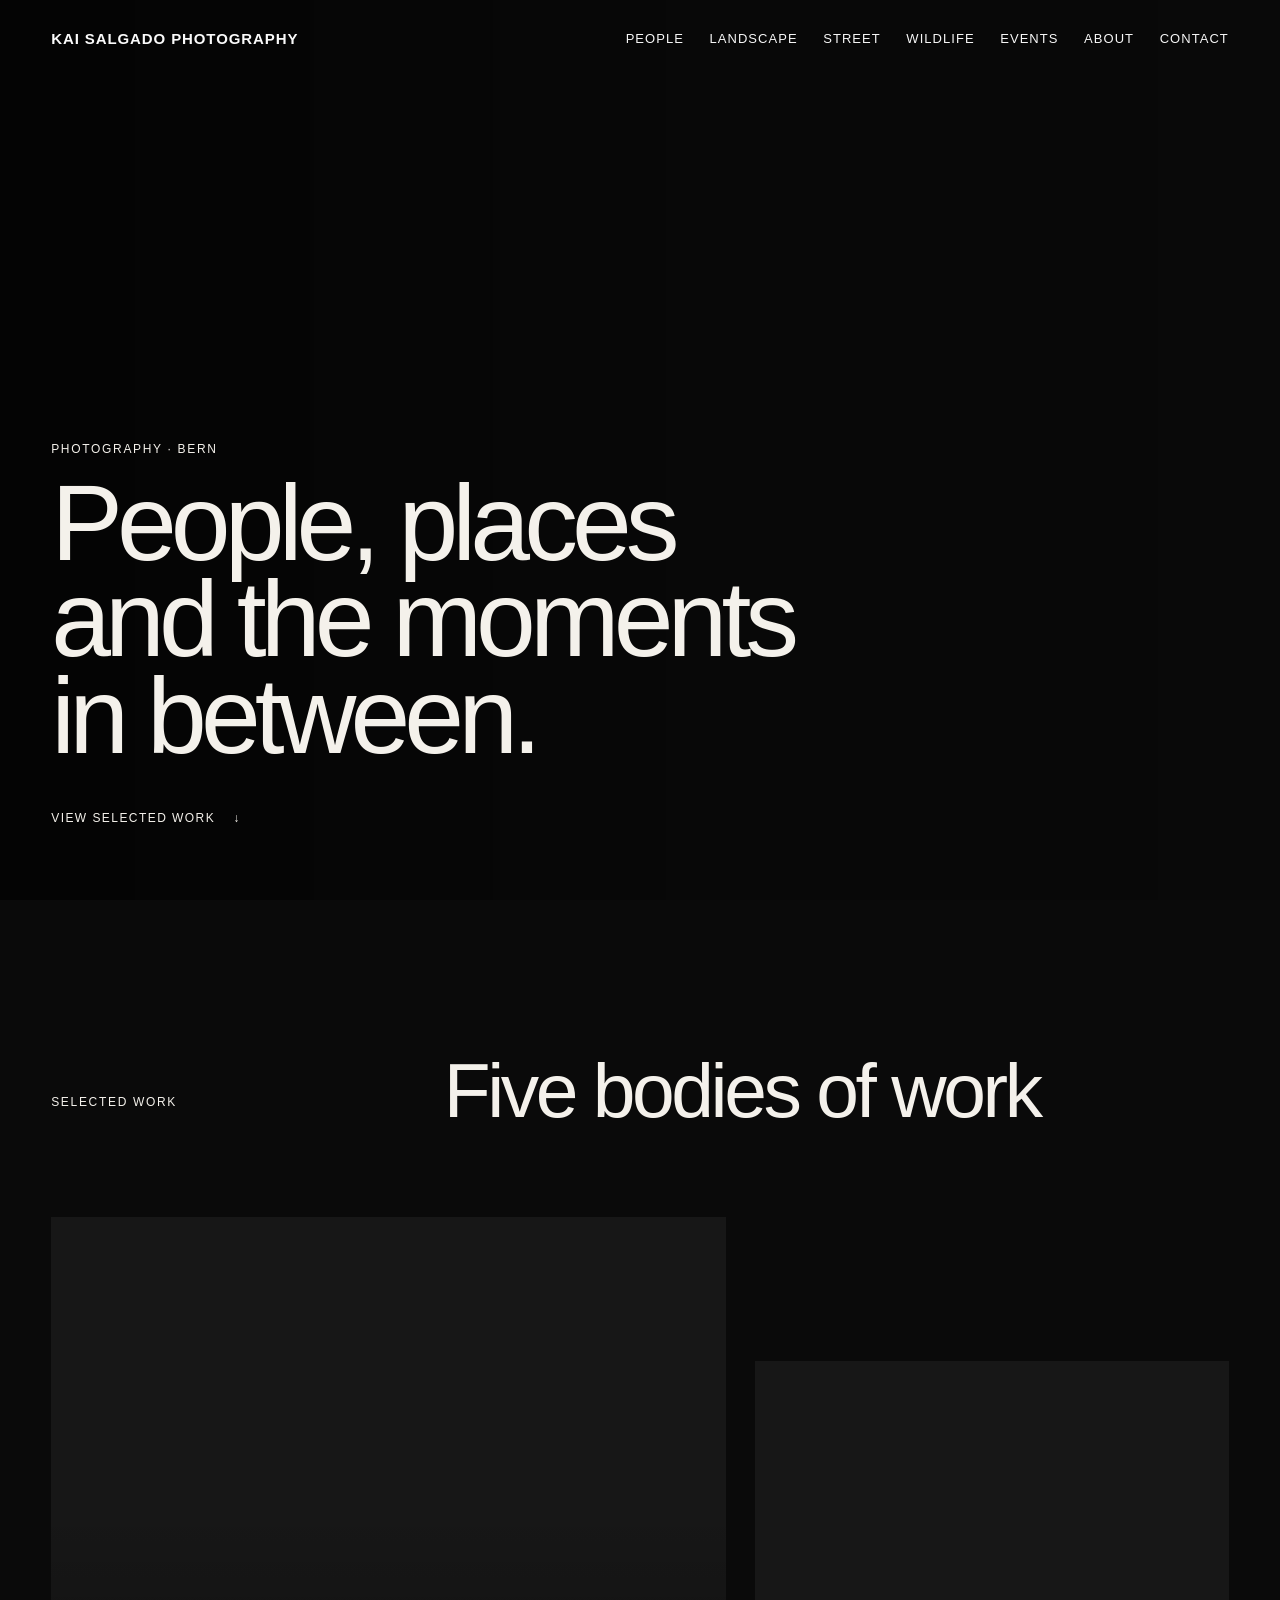
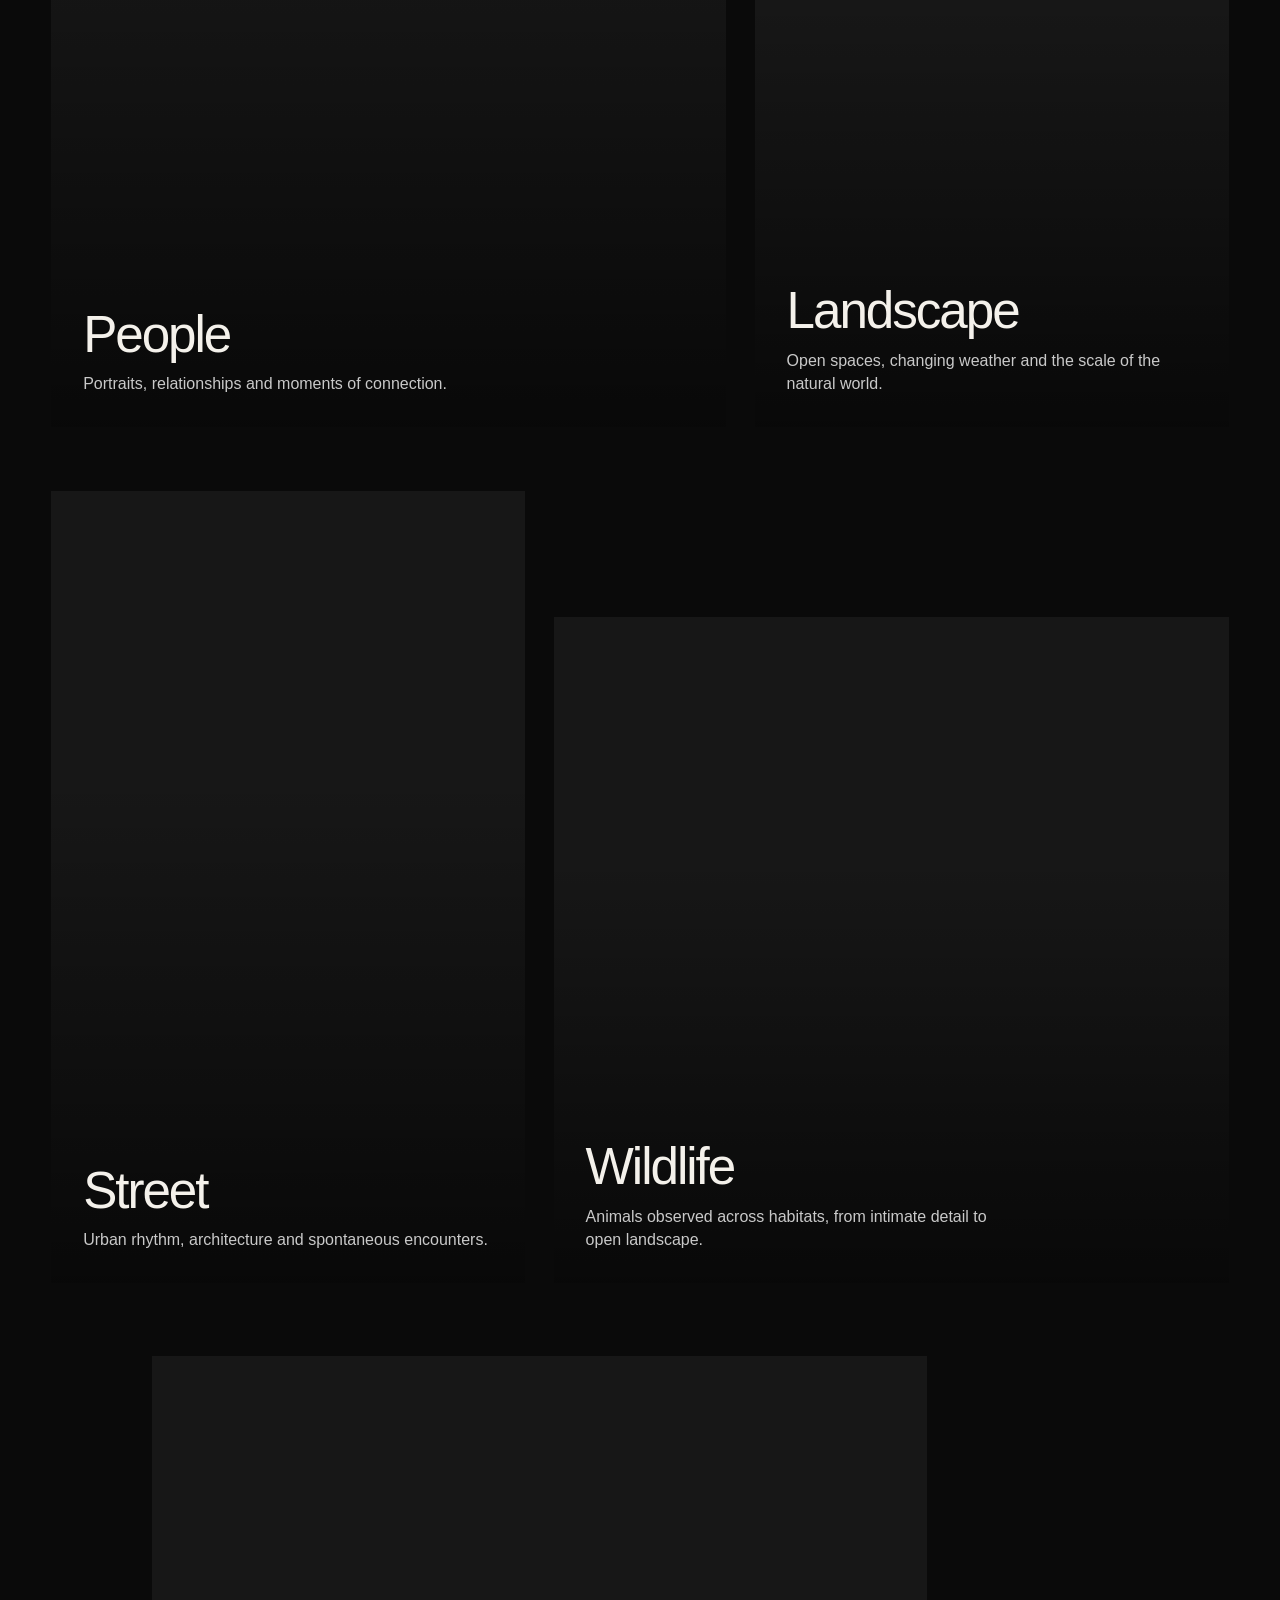
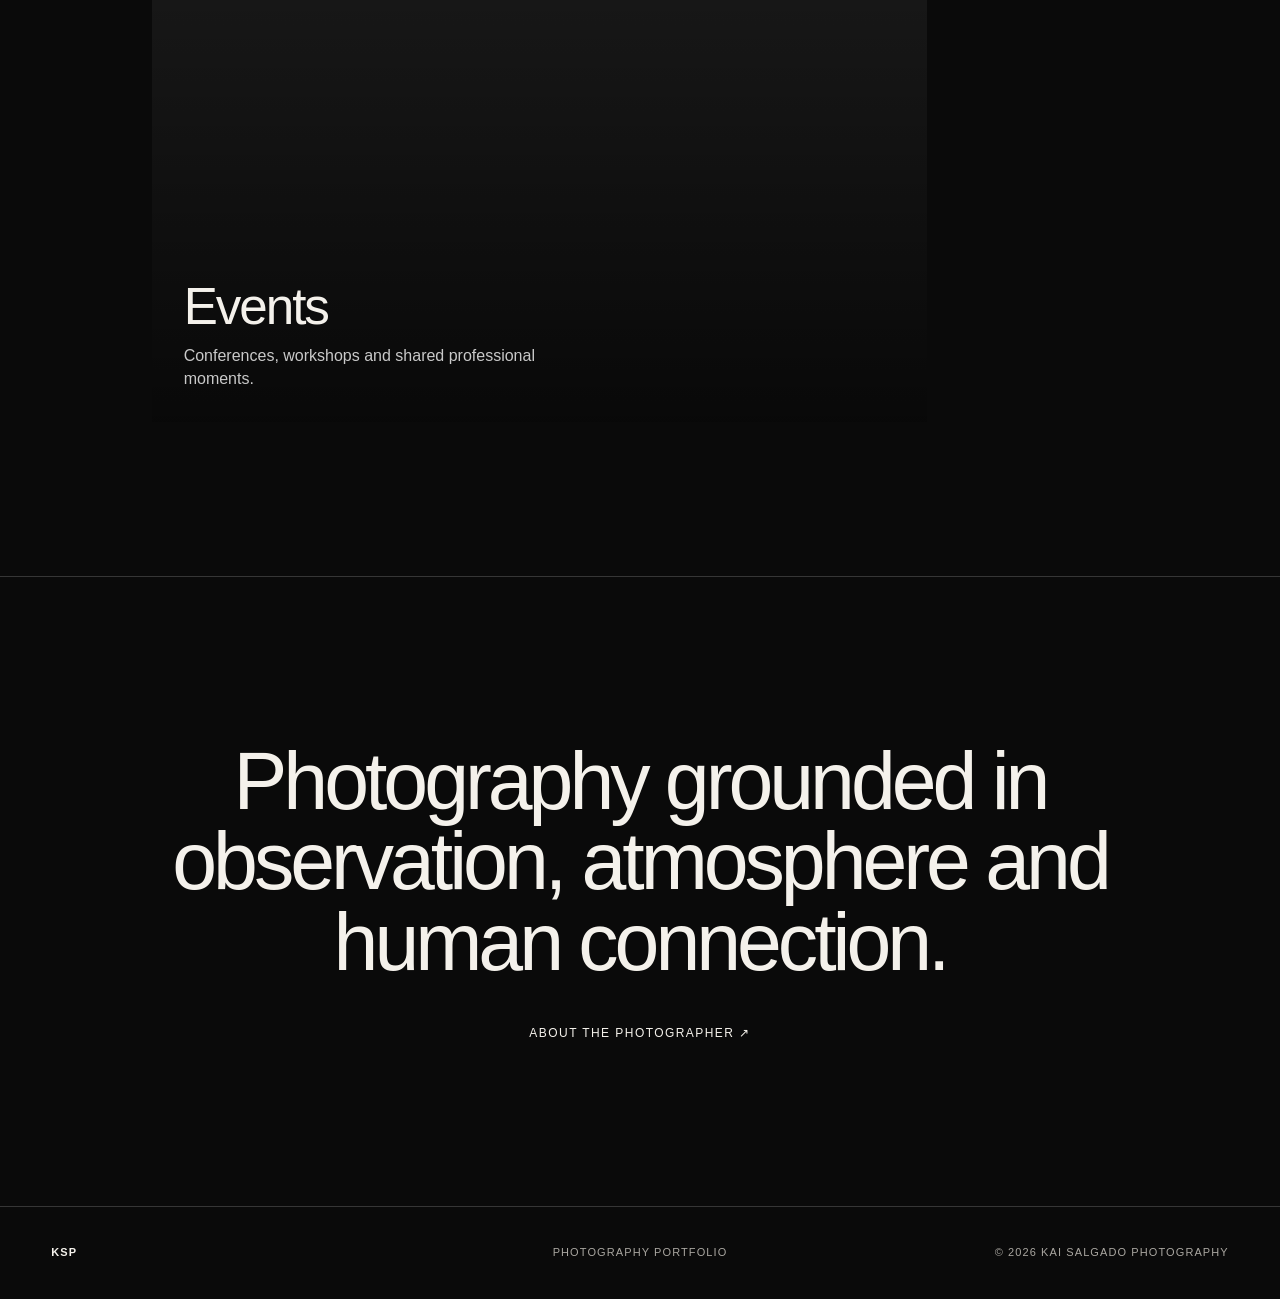
==== index.html @ cec9713b "First website version" ====
<!doctype html>
<html lang="en">
<head>
  <title>Kai Salgado Photography</title>

  <meta charset="utf-8">
  <meta name="viewport" content="width=device-width, initial-scale=1, viewport-fit=cover">
  <meta name="theme-color" content="#0a0a0a">
  <meta name="color-scheme" content="dark">
  <meta name="description" content="Photography portfolio of Kai Salgado Photography.">
  <link rel="icon" href="assets/favicon.svg" type="image/svg+xml">
  <link rel="stylesheet" href="assets/css/styles.css">
  <script defer src="assets/js/site-data.js"></script>
  <script defer src="assets/js/main.js"></script>
</head>
<body class="page-home">

<header class="site-header" data-header>
  <a class="brand" href="index.html" aria-label="Home">Kai Salgado Photography</a>
  <button class="menu-toggle" type="button" aria-expanded="false" aria-controls="site-navigation" data-menu-toggle>
    <span class="menu-toggle__label">Menu</span>
    <span class="menu-toggle__icon" aria-hidden="true"><i></i><i></i></span>
  </button>
  <nav class="site-nav" id="site-navigation" aria-label="Primary navigation" data-nav>
    <a href="gallery.html?category=people">People</a>
    <a href="gallery.html?category=landscape">Landscape</a>
    <a href="gallery.html?category=street">Street</a>
    <a href="gallery.html?category=wildlife">Wildlife</a>
    <a href="gallery.html?category=events">Events</a>
    <a href="about.html">About</a>
    <a href="contact.html">Contact</a>
  </nav>
</header>

<main>
  <section class="home-hero" data-home-hero aria-labelledby="home-title">
    <div class="home-hero__media" data-home-hero-media></div>
    <div class="home-hero__shade"></div>
    <div class="home-hero__content">
      <p class="eyebrow">Photography · Bern</p>
      <h1 id="home-title">People, places<br>and the moments<br>in between.</h1>
      <a class="scroll-cue" href="#work">View selected work <span aria-hidden="true">↓</span></a>
    </div>
  </section>
  <section class="work-index" id="work" aria-labelledby="work-title">
    <header class="section-intro">
      <p class="eyebrow">Selected work</p>
      <h2 id="work-title">Five bodies of work</h2>
    </header>
    <div class="project-grid" data-project-grid></div>
  </section>
  <section class="home-statement">
    <p>Photography grounded in observation, atmosphere and human connection.</p>
    <a class="text-link" href="about.html">About the photographer <span aria-hidden="true">↗</span></a>
  </section>
</main>

<footer class="site-footer">
  <a href="index.html" class="site-footer__brand">KSP</a>
  <p>Photography portfolio</p>
  <p>© <span data-year></span> Kai Salgado Photography</p>
</footer>

</body>
</html>
---- assets/css/styles.css ----
:root {
  --bg: #0a0a0a;
  --surface: #111;
  --text: #f4f1eb;
  --muted: #aaa7a1;
  --line: rgba(255,255,255,.18);
  --header-h: 78px;
  --page-pad: clamp(20px, 4vw, 68px);
  --gap: clamp(14px, 2.2vw, 36px);
  --ease: cubic-bezier(.22,.61,.36,1);
}
* { box-sizing: border-box; }
html { scroll-behavior: smooth; background: var(--bg); }
body {
  margin: 0;
  color: var(--text);
  background: var(--bg);
  font-family: Arial, Helvetica, sans-serif;
  font-size: 16px;
  line-height: 1.45;
  overflow-x: hidden;
  -webkit-font-smoothing: antialiased;
}
body.menu-open, body.lightbox-open { overflow: hidden; }
a { color: inherit; text-decoration: none; }
button { color: inherit; font: inherit; }
img { max-width: 100%; display: block; }
::selection { color: #0a0a0a; background: #f4f1eb; }

.site-header {
  position: fixed;
  inset: 0 0 auto 0;
  height: var(--header-h);
  padding: 0 var(--page-pad);
  display: flex;
  align-items: center;
  justify-content: space-between;
  z-index: 100;
  mix-blend-mode: difference;
  color: #fff;
  transition: background .35s var(--ease), color .35s var(--ease), mix-blend-mode .35s;
}
.site-header.is-solid { background: rgba(10,10,10,.92); backdrop-filter: blur(12px); mix-blend-mode: normal; }
.brand {
  position: relative;
  z-index: 102;
  font-size: 15px;
  font-weight: 700;
  letter-spacing: .06em;
  text-transform: uppercase;
  white-space: nowrap;
}
.site-nav { display: flex; align-items: center; gap: clamp(18px, 2vw, 34px); }
.site-nav a { font-size: 13px; letter-spacing: .08em; text-transform: uppercase; position: relative; }
.site-nav a::after { content: ''; position: absolute; left: 0; right: 100%; bottom: -6px; height: 1px; background: currentColor; transition: right .25s var(--ease); }
.site-nav a:hover::after, .site-nav a[aria-current="page"]::after { right: 0; }
.menu-toggle { display: none; border: 0; background: transparent; padding: 12px 0 12px 16px; z-index: 102; cursor: pointer; }
.menu-toggle__label { font-size: 12px; letter-spacing: .08em; text-transform: uppercase; }
.menu-toggle__icon { display: inline-flex; width: 22px; height: 12px; margin-left: 10px; flex-direction: column; justify-content: space-between; vertical-align: middle; }
.menu-toggle__icon i { height: 1px; width: 100%; background: currentColor; transition: transform .3s var(--ease); transform-origin: center; }
.menu-open .menu-toggle__icon i:first-child { transform: translateY(5.5px) rotate(45deg); }
.menu-open .menu-toggle__icon i:last-child { transform: translateY(-5.5px) rotate(-45deg); }

.eyebrow { margin: 0 0 1rem; font-size: 12px; letter-spacing: .14em; text-transform: uppercase; }
.home-hero, .gallery-hero { min-height: 100svh; position: relative; overflow: hidden; }
.home-hero__media, .gallery-hero__media, .project-card__media, .about-layout__image { position: absolute; inset: 0; background-size: cover; background-position: center; }
.home-hero__media, .gallery-hero__media { background-image: var(--hero-desktop); background-position: var(--hero-position-desktop, center); }
.project-card__media { background-image: var(--card-desktop); }
.home-hero__media { transform: scale(1.02); animation: hero-in 1.4s var(--ease) both; }
@keyframes hero-in { from { opacity: 0; transform: scale(1.07); } to { opacity: 1; transform: scale(1.02); } }
.home-hero__shade, .gallery-hero__shade { position: absolute; inset: 0; background: linear-gradient(90deg, rgba(0,0,0,.58) 0%, rgba(0,0,0,.18) 55%, rgba(0,0,0,.08) 100%); }
.home-hero__content { position: absolute; left: var(--page-pad); right: var(--page-pad); bottom: clamp(38px, 8vh, 110px); z-index: 2; }
.home-hero h1 { margin: 0; max-width: 980px; font-size: clamp(54px, 8.4vw, 138px); line-height: .9; letter-spacing: -.055em; font-weight: 500; }
.scroll-cue { display: inline-flex; gap: 18px; margin-top: clamp(28px, 5vh, 64px); font-size: 12px; text-transform: uppercase; letter-spacing: .12em; }

.work-index { padding: clamp(90px, 12vw, 190px) var(--page-pad); }
.section-intro { display: grid; grid-template-columns: 1fr 2fr; align-items: end; margin-bottom: clamp(50px, 7vw, 110px); }
.section-intro h2 { margin: 0; font-size: clamp(38px, 6vw, 90px); line-height: .96; letter-spacing: -.045em; font-weight: 500; }
.project-grid { display: grid; grid-template-columns: repeat(12, 1fr); gap: var(--gap); }
.project-card { position: relative; overflow: hidden; min-height: min(74vh, 840px); background: #171717; }
.project-card:nth-child(1) { grid-column: 1 / span 7; }
.project-card:nth-child(2) { grid-column: 8 / -1; margin-top: 16vh; }
.project-card:nth-child(3) { grid-column: 1 / span 5; margin-top: 4vh; }
.project-card:nth-child(4) { grid-column: 6 / -1; margin-top: 18vh; }
.project-card:nth-child(5) { grid-column: 2 / span 8; margin-top: 5vh; }
.project-card__media { transition: transform .8s var(--ease), filter .45s; }
.project-card::after { content: ''; position: absolute; inset: 0; background: linear-gradient(0deg, rgba(0,0,0,.64), rgba(0,0,0,.02) 62%); }
.project-card__content { position: absolute; z-index: 2; left: clamp(20px, 2.5vw, 42px); right: clamp(20px, 2.5vw, 42px); bottom: clamp(20px, 2.5vw, 42px); }
.project-card h3 { margin: 0; font-size: clamp(38px, 4vw, 70px); font-weight: 500; letter-spacing: -.04em; line-height: 1; }
.project-card p { max-width: 420px; margin: 12px 0 0; color: rgba(255,255,255,.78); }
.project-card:hover .project-card__media { transform: scale(1.035); filter: saturate(.92); }
.home-statement { min-height: 70svh; display: grid; place-content: center; text-align: center; padding: 80px var(--page-pad); border-top: 1px solid var(--line); }
.home-statement p { max-width: 1100px; margin: 0; font-size: clamp(40px, 6.3vw, 100px); line-height: 1; letter-spacing: -.05em; }
.text-link { display: inline-block; margin-top: 42px; font-size: 12px; letter-spacing: .12em; text-transform: uppercase; }

.gallery-hero { min-height: 88svh; }
.gallery-hero__media { background-size: cover; background-position: center; }
.gallery-hero__shade { background: linear-gradient(0deg, rgba(0,0,0,.62), rgba(0,0,0,.04) 68%); }
.gallery-hero__content { position: absolute; left: var(--page-pad); right: var(--page-pad); bottom: clamp(34px, 6vw, 90px); z-index: 2; }
.gallery-hero h1 { margin: 0; font-size: clamp(72px, 12vw, 184px); line-height: .82; letter-spacing: -.06em; font-weight: 500; }
.gallery-hero__content > p:last-child { margin: 24px 0 0; max-width: 560px; color: rgba(255,255,255,.82); font-size: clamp(16px, 1.4vw, 22px); }
.gallery-content { padding: clamp(70px, 9vw, 150px) var(--page-pad); }
.gallery-rows { display: flex; flex-direction: column; gap: clamp(34px, 6vw, 105px); max-width: 1780px; margin: 0 auto; }
.gallery-row { display: grid; gap: var(--gap); align-items: start; }
.gallery-row--single { grid-template-columns: 1fr; }
.gallery-row--pair { grid-template-columns: repeat(2, minmax(0,1fr)); }
.gallery-row--mixed-left { grid-template-columns: minmax(0, 5fr) minmax(0, 7fr); }
.gallery-row--mixed-right { grid-template-columns: minmax(0, 7fr) minmax(0, 5fr); }
.gallery-item { margin: 0; position: relative; overflow: hidden; background: #141414; cursor: zoom-in; }
.gallery-item img { width: 100%; height: auto; transition: transform .6s var(--ease), opacity .35s; }
.gallery-item:hover img { transform: scale(1.012); }
.gallery-item button { display: block; width: 100%; padding: 0; border: 0; background: transparent; cursor: zoom-in; }
.next-project { border-top: 1px solid var(--line); padding: clamp(70px, 10vw, 150px) var(--page-pad); }
.next-project a { display: flex; align-items: flex-end; justify-content: space-between; gap: 30px; }
.next-project small { display: block; margin-bottom: 18px; font-size: 11px; letter-spacing: .14em; text-transform: uppercase; color: var(--muted); }
.next-project strong { display: block; font-size: clamp(54px, 10vw, 150px); font-weight: 500; line-height: .8; letter-spacing: -.06em; }
.next-project span { font-size: clamp(30px, 5vw, 80px); }

.lightbox { position: fixed; inset: 0; z-index: 300; background: rgba(7,7,7,.97); display: grid; grid-template-columns: 80px 1fr 80px; align-items: center; padding: 68px 24px 24px; }
.lightbox[hidden] { display: none; }
.lightbox__figure { margin: 0; height: calc(100svh - 100px); display: flex; align-items: center; justify-content: center; flex-direction: column; }
.lightbox__figure img { max-width: 100%; max-height: calc(100% - 40px); object-fit: contain; }
.lightbox__figure figcaption { margin-top: 15px; color: var(--muted); font-size: 12px; }
.lightbox__close { position: absolute; top: 22px; right: 26px; border: 0; background: transparent; font-size: 12px; letter-spacing: .12em; text-transform: uppercase; cursor: pointer; }
.lightbox__arrow { border: 0; background: transparent; font-size: 38px; cursor: pointer; padding: 20px; }

.text-page { padding: calc(var(--header-h) + clamp(60px, 8vw, 120px)) var(--page-pad) clamp(90px, 12vw, 180px); }
.text-page__intro { display: grid; grid-template-columns: 1fr 2fr; margin-bottom: clamp(70px, 11vw, 170px); }
.text-page__intro h1 { margin: 0; font-size: clamp(64px, 10vw, 155px); line-height: .84; letter-spacing: -.06em; font-weight: 500; }
.about-layout { display: grid; grid-template-columns: minmax(280px,.78fr) minmax(0,1.22fr); gap: clamp(48px, 7vw, 130px); align-items: start; }
.about-layout__image { position: sticky; top: calc(var(--header-h) + 32px); aspect-ratio: 4/5; background-position: center; }
.about-layout__copy { max-width: 880px; }
.about-layout__copy p { margin: 0 0 1.55em; font-size: clamp(17px, 1.35vw, 22px); line-height: 1.58; letter-spacing: -.01em; }
.about-layout__copy p:first-child { font-size: clamp(28px, 3vw, 46px); line-height: 1.15; letter-spacing: -.035em; margin-bottom: 1.1em; }
.about-layout__copy p:last-of-type { margin-bottom: 0; }
.about-layout__meta { border-top: 1px solid var(--line); padding-top: 22px; margin-top: 48px; color: var(--muted); font-size: 13px; text-transform: uppercase; letter-spacing: .08em; }
.contact-page { min-height: 100svh; padding: calc(var(--header-h) + clamp(70px, 9vw, 140px)) var(--page-pad) clamp(70px, 9vw, 140px); display: flex; flex-direction: column; }
.contact-page h1 { margin: 0; max-width: 1350px; font-size: clamp(58px, 10.5vw, 170px); line-height: .84; letter-spacing: -.06em; font-weight: 500; }
.contact-page__details { margin-top: auto; padding-top: 80px; display: grid; grid-template-columns: 1fr 1fr; gap: 24px; align-items: end; }
.contact-page__details a { font-size: clamp(20px, 2.3vw, 38px); border-bottom: 1px solid var(--line); padding: 18px 0; }
.contact-page__note { margin: 30px 0 0; color: var(--muted); font-size: 12px; }
.contact-page__note code { color: var(--text); }

.site-footer { padding: 38px var(--page-pad); display: grid; grid-template-columns: 1fr 1fr 1fr; align-items: center; border-top: 1px solid var(--line); color: var(--muted); font-size: 11px; text-transform: uppercase; letter-spacing: .1em; }
.site-footer p { margin: 0; text-align: center; }
.site-footer p:last-child { text-align: right; }
.site-footer__brand { color: var(--text); font-weight: 700; }

.reveal { opacity: 0; transform: translateY(24px); transition: opacity .8s var(--ease), transform .8s var(--ease); }
.reveal.is-visible { opacity: 1; transform: translateY(0); }

@media (max-width: 1100px) {
  :root { --header-h: 70px; }
  .menu-toggle { display: block; }
  .site-header { mix-blend-mode: normal; }
  .site-nav {
    position: fixed; inset: 0; background: #0a0a0a; padding: calc(var(--header-h) + 30px) var(--page-pad) 50px;
    display: flex; flex-direction: column; align-items: flex-start; justify-content: center; gap: 8px;
    opacity: 0; visibility: hidden; transform: translateY(-12px); transition: opacity .3s, visibility .3s, transform .3s;
  }
  .menu-open .site-nav { opacity: 1; visibility: visible; transform: none; }
  .site-nav a { font-size: clamp(34px, 6.5vw, 70px); line-height: 1.08; letter-spacing: -.035em; text-transform: none; }
  .site-nav a::after { display: none; }
  .project-card:nth-child(n) { min-height: 60vh; }
  .project-card:nth-child(1) { grid-column: 1 / span 7; }
  .project-card:nth-child(2) { grid-column: 8 / -1; margin-top: 10vh; }
  .project-card:nth-child(3) { grid-column: 1 / span 6; }
  .project-card:nth-child(4) { grid-column: 7 / -1; margin-top: 10vh; }
  .project-card:nth-child(5) { grid-column: 2 / span 9; }
  .about-layout { grid-template-columns: minmax(260px,.8fr) minmax(0,1.2fr); }
}

@media (max-width: 760px) {
  :root { --page-pad: 18px; --gap: 12px; --header-h: 64px; }
  .site-header { padding-left: 18px; padding-right: 18px; }
  .brand { font-size: 12px; }
  .home-hero { min-height: 100svh; }
  .home-hero__media, .gallery-hero__media { background-image: var(--hero-mobile); background-position: var(--hero-position-mobile, center); }
  .project-card__media { background-image: var(--card-mobile); }
  .home-hero__shade { background: linear-gradient(0deg, rgba(0,0,0,.65), rgba(0,0,0,.05) 72%); }
  .home-hero__content { bottom: 38px; }
  .home-hero h1 { font-size: clamp(48px, 16vw, 78px); max-width: 95%; }
  .scroll-cue { margin-top: 30px; }
  .work-index { padding-top: 86px; padding-bottom: 100px; }
  .section-intro { grid-template-columns: 1fr; gap: 28px; margin-bottom: 50px; }
  .project-grid { display: flex; flex-direction: column; gap: 18px; }
  .project-card:nth-child(n) { margin: 0; min-height: 68svh; }
  .project-card h3 { font-size: 46px; }
  .project-card p { font-size: 14px; }
  .home-statement { min-height: 66svh; }
  .home-statement p { font-size: clamp(36px, 12vw, 58px); }
  .gallery-hero { min-height: 78svh; }
  .gallery-hero h1 { font-size: clamp(64px, 22vw, 104px); }
  .gallery-hero__content > p:last-child { margin-top: 16px; font-size: 15px; }
  .gallery-content { padding-top: 58px; padding-bottom: 90px; }
  .gallery-rows { gap: 42px; }
  .gallery-row--pair, .gallery-row--mixed-left, .gallery-row--mixed-right { grid-template-columns: 1fr; gap: 42px; }
  .next-project a { align-items: center; }
  .next-project strong { font-size: clamp(48px, 17vw, 82px); }
  .lightbox { grid-template-columns: 1fr; padding: 64px 12px 78px; }
  .lightbox__figure { height: calc(100svh - 142px); }
  .lightbox__arrow { position: absolute; bottom: 18px; font-size: 28px; }
  .lightbox__arrow--prev { left: 18px; }
  .lightbox__arrow--next { right: 18px; }
  .text-page { padding-top: calc(var(--header-h) + 56px); }
  .text-page__intro { grid-template-columns: 1fr; gap: 34px; margin-bottom: 64px; }
  .text-page__intro h1 { font-size: clamp(62px, 20vw, 96px); }
  .about-layout { grid-template-columns: 1fr; gap: 48px; }
  .about-layout__image { position: relative; top: auto; aspect-ratio: 4/5; }
  .about-layout__copy p { font-size: 17px; line-height: 1.6; }
  .about-layout__copy p:first-child { font-size: 32px; line-height: 1.18; }
  .contact-page { min-height: 100svh; }
  .contact-page h1 { font-size: clamp(54px, 18vw, 90px); }
  .contact-page__details { grid-template-columns: 1fr; margin-top: 80px; padding-top: 0; }
  .site-footer { grid-template-columns: 1fr 1fr; gap: 14px; }
  .site-footer p:nth-child(2) { display: none; }
}

@media (prefers-reduced-motion: reduce) {
  html { scroll-behavior: auto; }
  *, *::before, *::after { animation-duration: .01ms !important; animation-iteration-count: 1 !important; transition-duration: .01ms !important; }
}
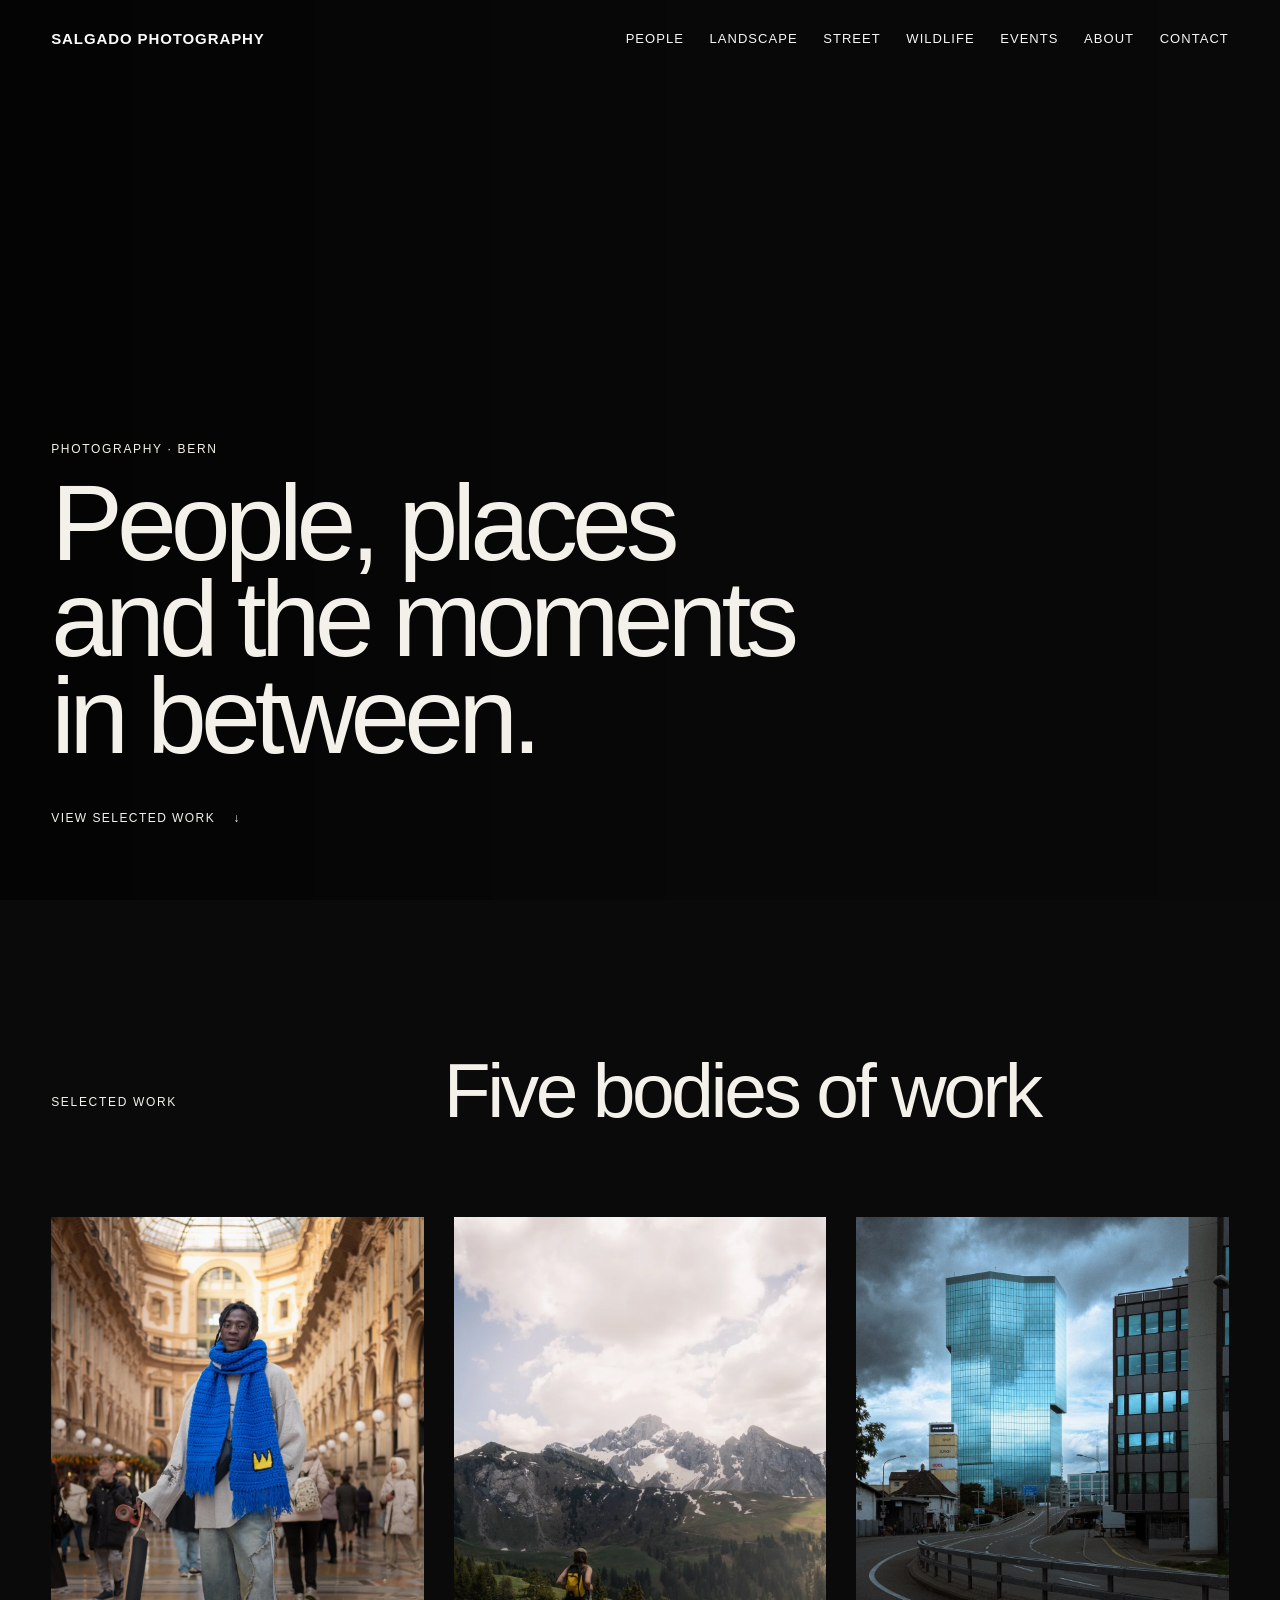
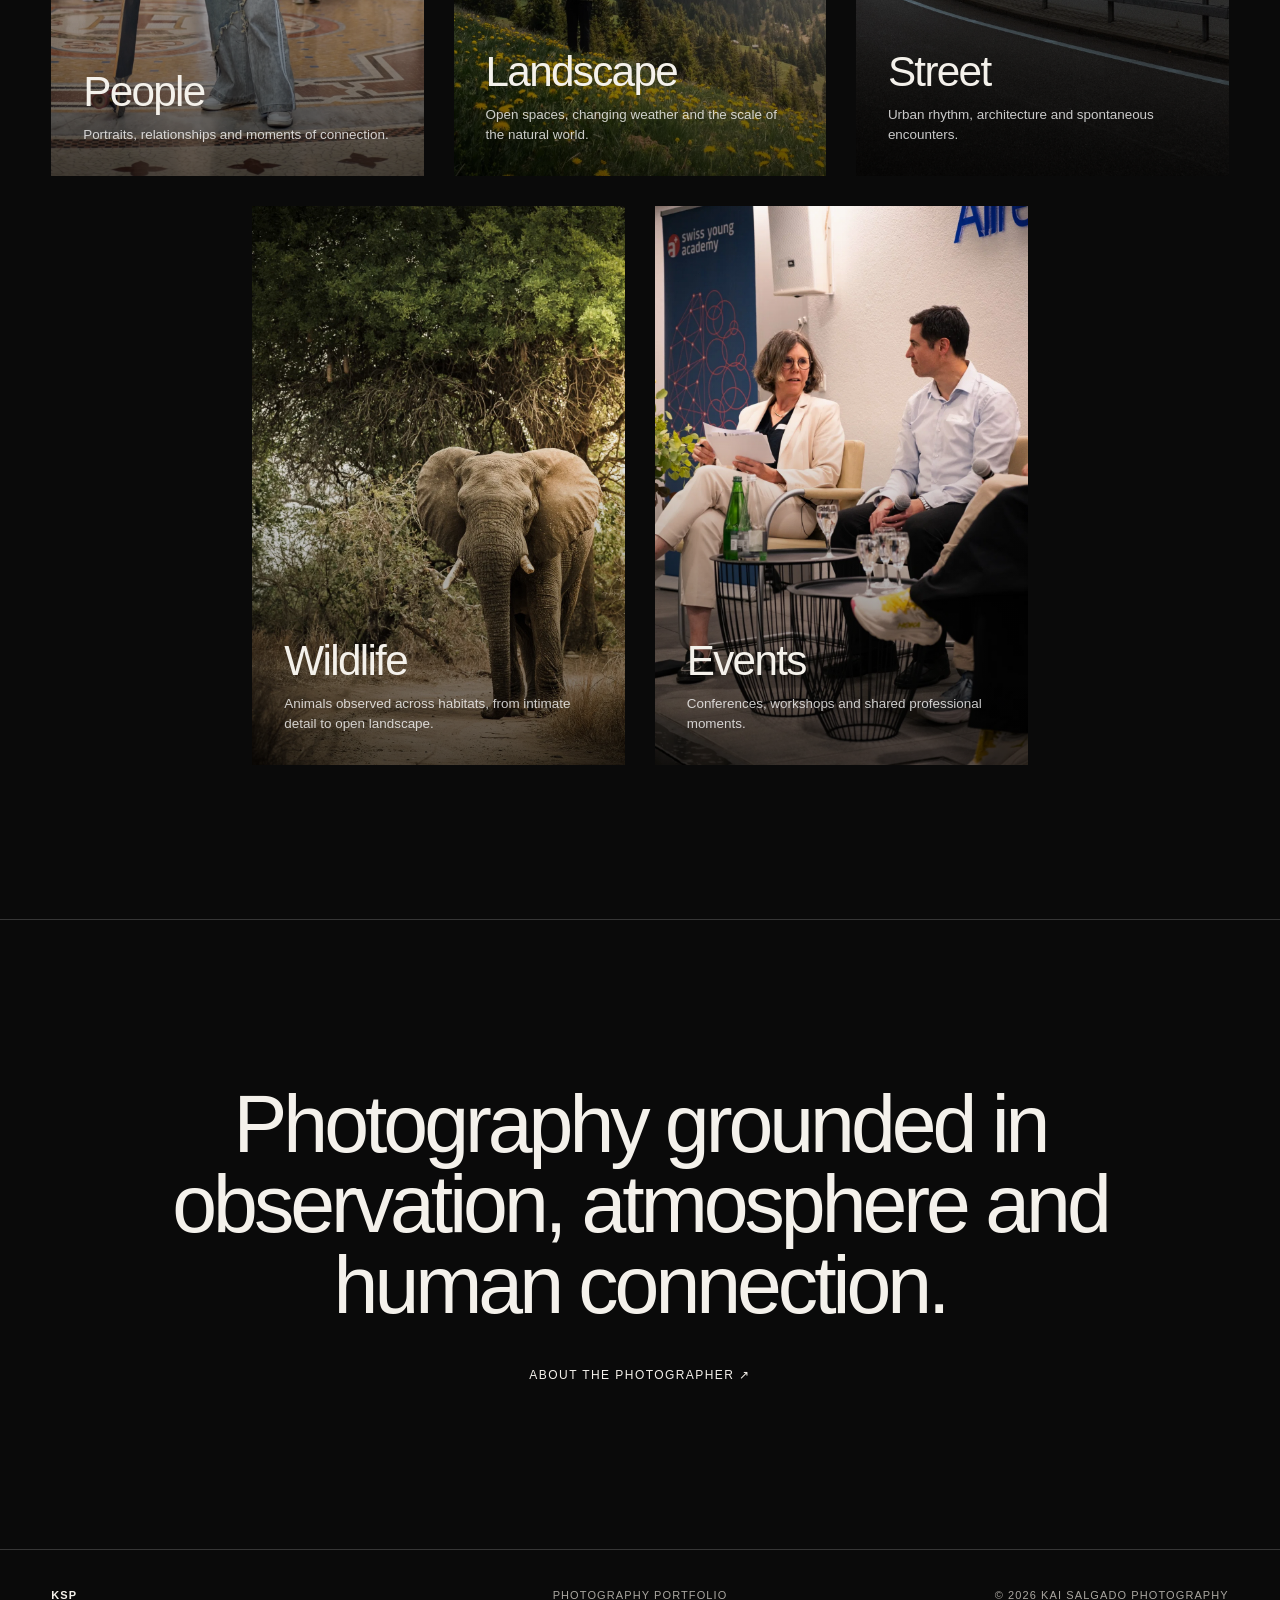
==== commit b561cc72: "Replace complete website files" ====
--- a/index.html
+++ b/index.html
@@ -16,7 +16,7 @@
 <body class="page-home">
 
 <header class="site-header" data-header>
-  <a class="brand" href="index.html" aria-label="Home">Kai Salgado Photography</a>
+  <a class="brand" href="index.html" aria-label="Home">SALGADO PHOTOGRAPHY</a>
   <button class="menu-toggle" type="button" aria-expanded="false" aria-controls="site-navigation" data-menu-toggle>
     <span class="menu-toggle__label">Menu</span>
     <span class="menu-toggle__icon" aria-hidden="true"><i></i><i></i></span>
--- a/assets/css/styles.css
+++ b/assets/css/styles.css
@@ -94,21 +94,16 @@
 .home-statement p { max-width: 1100px; margin: 0; font-size: clamp(40px, 6.3vw, 100px); line-height: 1; letter-spacing: -.05em; }
 .text-link { display: inline-block; margin-top: 42px; font-size: 12px; letter-spacing: .12em; text-transform: uppercase; }
 
-.gallery-hero { min-height: 88svh; }
+.gallery-hero { min-height: 66svh; }
 .gallery-hero__media { background-size: cover; background-position: center; }
 .gallery-hero__shade { background: linear-gradient(0deg, rgba(0,0,0,.62), rgba(0,0,0,.04) 68%); }
 .gallery-hero__content { position: absolute; left: var(--page-pad); right: var(--page-pad); bottom: clamp(34px, 6vw, 90px); z-index: 2; }
 .gallery-hero h1 { margin: 0; font-size: clamp(72px, 12vw, 184px); line-height: .82; letter-spacing: -.06em; font-weight: 500; }
 .gallery-hero__content > p:last-child { margin: 24px 0 0; max-width: 560px; color: rgba(255,255,255,.82); font-size: clamp(16px, 1.4vw, 22px); }
-.gallery-content { padding: clamp(70px, 9vw, 150px) var(--page-pad); }
-.gallery-rows { display: flex; flex-direction: column; gap: clamp(34px, 6vw, 105px); max-width: 1780px; margin: 0 auto; }
-.gallery-row { display: grid; gap: var(--gap); align-items: start; }
-.gallery-row--single { grid-template-columns: 1fr; }
-.gallery-row--pair { grid-template-columns: repeat(2, minmax(0,1fr)); }
-.gallery-row--mixed-left { grid-template-columns: minmax(0, 5fr) minmax(0, 7fr); }
-.gallery-row--mixed-right { grid-template-columns: minmax(0, 7fr) minmax(0, 5fr); }
-.gallery-item { margin: 0; position: relative; overflow: hidden; background: #141414; cursor: zoom-in; }
-.gallery-item img { width: 100%; height: auto; transition: transform .6s var(--ease), opacity .35s; }
+.gallery-content { padding: clamp(54px, 7vw, 105px) var(--page-pad); }
+.gallery-rows { column-count: 3; column-gap: clamp(12px, 1.5vw, 24px); max-width: 1500px; margin: 0 auto; }
+.gallery-item { display: inline-block; width: 100%; margin: 0 0 clamp(12px, 1.5vw, 24px); position: relative; overflow: hidden; background: #141414; cursor: zoom-in; break-inside: avoid; }
+.gallery-item img { display: block; width: 100%; height: auto; transition: transform .6s var(--ease), opacity .35s; }
 .gallery-item:hover img { transform: scale(1.012); }
 .gallery-item button { display: block; width: 100%; padding: 0; border: 0; background: transparent; cursor: zoom-in; }
 .next-project { border-top: 1px solid var(--line); padding: clamp(70px, 10vw, 150px) var(--page-pad); }
@@ -129,7 +124,7 @@
 .text-page__intro { display: grid; grid-template-columns: 1fr 2fr; margin-bottom: clamp(70px, 11vw, 170px); }
 .text-page__intro h1 { margin: 0; font-size: clamp(64px, 10vw, 155px); line-height: .84; letter-spacing: -.06em; font-weight: 500; }
 .about-layout { display: grid; grid-template-columns: minmax(280px,.78fr) minmax(0,1.22fr); gap: clamp(48px, 7vw, 130px); align-items: start; }
-.about-layout__image { position: sticky; top: calc(var(--header-h) + 32px); aspect-ratio: 4/5; background-position: center; }
+.about-layout__image { position: sticky; top: calc(var(--header-h) + 32px); aspect-ratio: 2/3; max-width: 520px; width: 100%; background-position: center; }
 .about-layout__copy { max-width: 880px; }
 .about-layout__copy p { margin: 0 0 1.55em; font-size: clamp(17px, 1.35vw, 22px); line-height: 1.58; letter-spacing: -.01em; }
 .about-layout__copy p:first-child { font-size: clamp(28px, 3vw, 46px); line-height: 1.15; letter-spacing: -.035em; margin-bottom: 1.1em; }
@@ -169,6 +164,7 @@
   .project-card:nth-child(4) { grid-column: 7 / -1; margin-top: 10vh; }
   .project-card:nth-child(5) { grid-column: 2 / span 9; }
   .about-layout { grid-template-columns: minmax(260px,.8fr) minmax(0,1.2fr); }
+  .gallery-rows { column-count: 2; }
 }
 
 @media (max-width: 760px) {
@@ -190,12 +186,12 @@
   .project-card p { font-size: 14px; }
   .home-statement { min-height: 66svh; }
   .home-statement p { font-size: clamp(36px, 12vw, 58px); }
-  .gallery-hero { min-height: 78svh; }
+  .gallery-hero { min-height: 62svh; }
   .gallery-hero h1 { font-size: clamp(64px, 22vw, 104px); }
   .gallery-hero__content > p:last-child { margin-top: 16px; font-size: 15px; }
   .gallery-content { padding-top: 58px; padding-bottom: 90px; }
-  .gallery-rows { gap: 42px; }
-  .gallery-row--pair, .gallery-row--mixed-left, .gallery-row--mixed-right { grid-template-columns: 1fr; gap: 42px; }
+  .gallery-rows { column-count: 1; }
+  .gallery-item { margin-bottom: 18px; }
   .next-project a { align-items: center; }
   .next-project strong { font-size: clamp(48px, 17vw, 82px); }
   .lightbox { grid-template-columns: 1fr; padding: 64px 12px 78px; }
@@ -207,7 +203,7 @@
   .text-page__intro { grid-template-columns: 1fr; gap: 34px; margin-bottom: 64px; }
   .text-page__intro h1 { font-size: clamp(62px, 20vw, 96px); }
   .about-layout { grid-template-columns: 1fr; gap: 48px; }
-  .about-layout__image { position: relative; top: auto; aspect-ratio: 4/5; }
+  .about-layout__image { position: relative; top: auto; aspect-ratio: 2/3; max-width: 100%; }
   .about-layout__copy p { font-size: 17px; line-height: 1.6; }
   .about-layout__copy p:first-child { font-size: 32px; line-height: 1.18; }
   .contact-page { min-height: 100svh; }
@@ -217,7 +213,245 @@
   .site-footer p:nth-child(2) { display: none; }
 }
 
+
+/* Finetuning: reliable project covers, mobile navigation and contact links */
+.project-card__media {
+  display: block;
+  overflow: hidden;
+  background: #171717;
+}
+.project-card__media img {
+  width: 100%;
+  height: 100%;
+  object-fit: cover;
+  object-position: center;
+  transition: transform .8s var(--ease), filter .45s;
+}
+.project-card:hover .project-card__media img {
+  transform: scale(1.035);
+  filter: saturate(.92);
+}
+.contact-link {
+  display: flex;
+  align-items: center;
+  gap: 14px;
+}
+.contact-link--instagram svg {
+  width: 1em;
+  height: 1em;
+  flex: 0 0 auto;
+  fill: none;
+  stroke: currentColor;
+  stroke-width: 1.7;
+}
+
+@media (max-width: 1100px) {
+  .menu-open .site-header {
+    background: #0a0a0a;
+    backdrop-filter: none;
+  }
+  .site-nav {
+    z-index: 101;
+    height: 100svh;
+    overflow-y: auto;
+    justify-content: flex-start;
+    padding-top: calc(var(--header-h) + 46px);
+    padding-bottom: max(42px, env(safe-area-inset-bottom));
+  }
+}
+
+@media (max-width: 760px) {
+  .site-header {
+    background: rgba(10,10,10,.96);
+    backdrop-filter: blur(10px);
+  }
+  .site-nav {
+    gap: 5px;
+    padding-left: 22px;
+    padding-right: 22px;
+  }
+  .site-nav a {
+    font-size: clamp(31px, 10.5vw, 48px);
+    line-height: 1.08;
+    padding: 3px 0;
+  }
+  .project-card__media {
+    background-image: none;
+  }
+}
+
 @media (prefers-reduced-motion: reduce) {
   html { scroll-behavior: auto; }
   *, *::before, *::after { animation-duration: .01ms !important; animation-iteration-count: 1 !important; transition-duration: .01ms !important; }
 }
+
+/* V4: uncropped category covers and a curated opening pair in People */
+.project-card {
+  min-height: 0 !important;
+  overflow: hidden;
+}
+.project-card__media {
+  position: relative;
+  inset: auto;
+  width: 100%;
+  height: auto;
+}
+.project-card__media img {
+  width: 100%;
+  height: auto;
+  object-fit: contain;
+  object-position: center;
+}
+.project-card::after {
+  pointer-events: none;
+}
+
+.gallery-featured-pair {
+  display: grid;
+  grid-template-columns: repeat(2, minmax(0, 1fr));
+  gap: clamp(12px, 1.5vw, 24px);
+  max-width: 1500px;
+  margin: 0 auto clamp(12px, 1.5vw, 24px);
+  align-items: start;
+}
+.gallery-featured-pair .gallery-item {
+  margin: 0;
+}
+.gallery-featured-pair .gallery-item img {
+  width: 100%;
+  height: auto;
+  object-fit: contain;
+}
+
+@media (max-width: 760px) {
+  .project-card:nth-child(n) {
+    min-height: 0 !important;
+  }
+  .gallery-featured-pair {
+    grid-template-columns: 1fr;
+    gap: 18px;
+    margin-bottom: 18px;
+  }
+}
+
+
+/* V5: balanced homepage category grid */
+.page-home .project-grid {
+  display: grid;
+  grid-template-columns: repeat(6, minmax(0, 1fr));
+  gap: clamp(18px, 2.3vw, 34px);
+  max-width: 1540px;
+  margin-inline: auto;
+  align-items: start;
+}
+.page-home .project-card:nth-child(1) { grid-column: 1 / span 2; }
+.page-home .project-card:nth-child(2) { grid-column: 3 / span 2; }
+.page-home .project-card:nth-child(3) { grid-column: 5 / span 2; }
+.page-home .project-card:nth-child(4) { grid-column: 2 / span 2; }
+.page-home .project-card:nth-child(5) { grid-column: 4 / span 2; }
+
+.page-home .project-card:nth-child(n) {
+  width: 100%;
+  margin: 0;
+  min-height: 0 !important;
+  aspect-ratio: 2 / 3;
+}
+.page-home .project-card__media {
+  position: absolute;
+  inset: 0;
+  width: 100%;
+  height: 100%;
+}
+.page-home .project-card__media img {
+  width: 100%;
+  height: 100%;
+  object-fit: cover;
+  object-position: center;
+}
+.page-home .project-card__content {
+  padding-top: 60px;
+}
+.page-home .project-card h3 {
+  font-size: clamp(34px, 3.3vw, 58px);
+}
+.page-home .project-card p {
+  font-size: clamp(13px, 1.05vw, 16px);
+  line-height: 1.45;
+}
+
+@media (max-width: 1100px) {
+  .page-home .project-grid {
+    grid-template-columns: repeat(2, minmax(0, 1fr));
+  }
+  .page-home .project-card:nth-child(n) {
+    grid-column: auto;
+  }
+  .page-home .project-card:nth-child(5) {
+    grid-column: 1 / -1;
+    width: calc((100% - clamp(18px, 2.3vw, 34px)) / 2);
+    justify-self: center;
+  }
+}
+
+@media (max-width: 760px) {
+  .page-home .project-grid {
+    display: grid;
+    grid-template-columns: 1fr;
+    gap: 18px;
+  }
+  .page-home .project-card:nth-child(n),
+  .page-home .project-card:nth-child(5) {
+    grid-column: auto;
+    width: 100%;
+    aspect-ratio: 2 / 3;
+  }
+  .page-home .project-card h3 {
+    font-size: clamp(38px, 13vw, 52px);
+  }
+}
+
+/* V6: one-line desktop About heading and a balanced People opening trio */
+@media (min-width: 1101px) {
+  .page-text .text-page__intro {
+    grid-template-columns: minmax(120px, .55fr) minmax(0, 4fr);
+    column-gap: clamp(24px, 4vw, 72px);
+  }
+  .page-text .text-page__intro h1 {
+    white-space: nowrap;
+    font-size: clamp(58px, 7.4vw, 118px);
+  }
+}
+
+.gallery-featured-trio {
+  display: grid;
+  grid-template-columns: repeat(3, minmax(0, 1fr));
+  gap: clamp(12px, 1.5vw, 24px);
+  max-width: 1500px;
+  margin: 0 auto clamp(12px, 1.5vw, 24px);
+  align-items: stretch;
+}
+.gallery-featured-trio .gallery-item {
+  display: block;
+  margin: 0;
+  aspect-ratio: 2 / 3;
+}
+.gallery-featured-trio .gallery-item button,
+.gallery-featured-trio .gallery-item img {
+  width: 100%;
+  height: 100%;
+}
+.gallery-featured-trio .gallery-item img {
+  object-fit: cover;
+  object-position: center;
+}
+
+@media (max-width: 760px) {
+  .page-text .text-page__intro h1 {
+    white-space: normal;
+  }
+  .gallery-featured-trio {
+    grid-template-columns: 1fr;
+    gap: 18px;
+    margin-bottom: 18px;
+  }
+}
